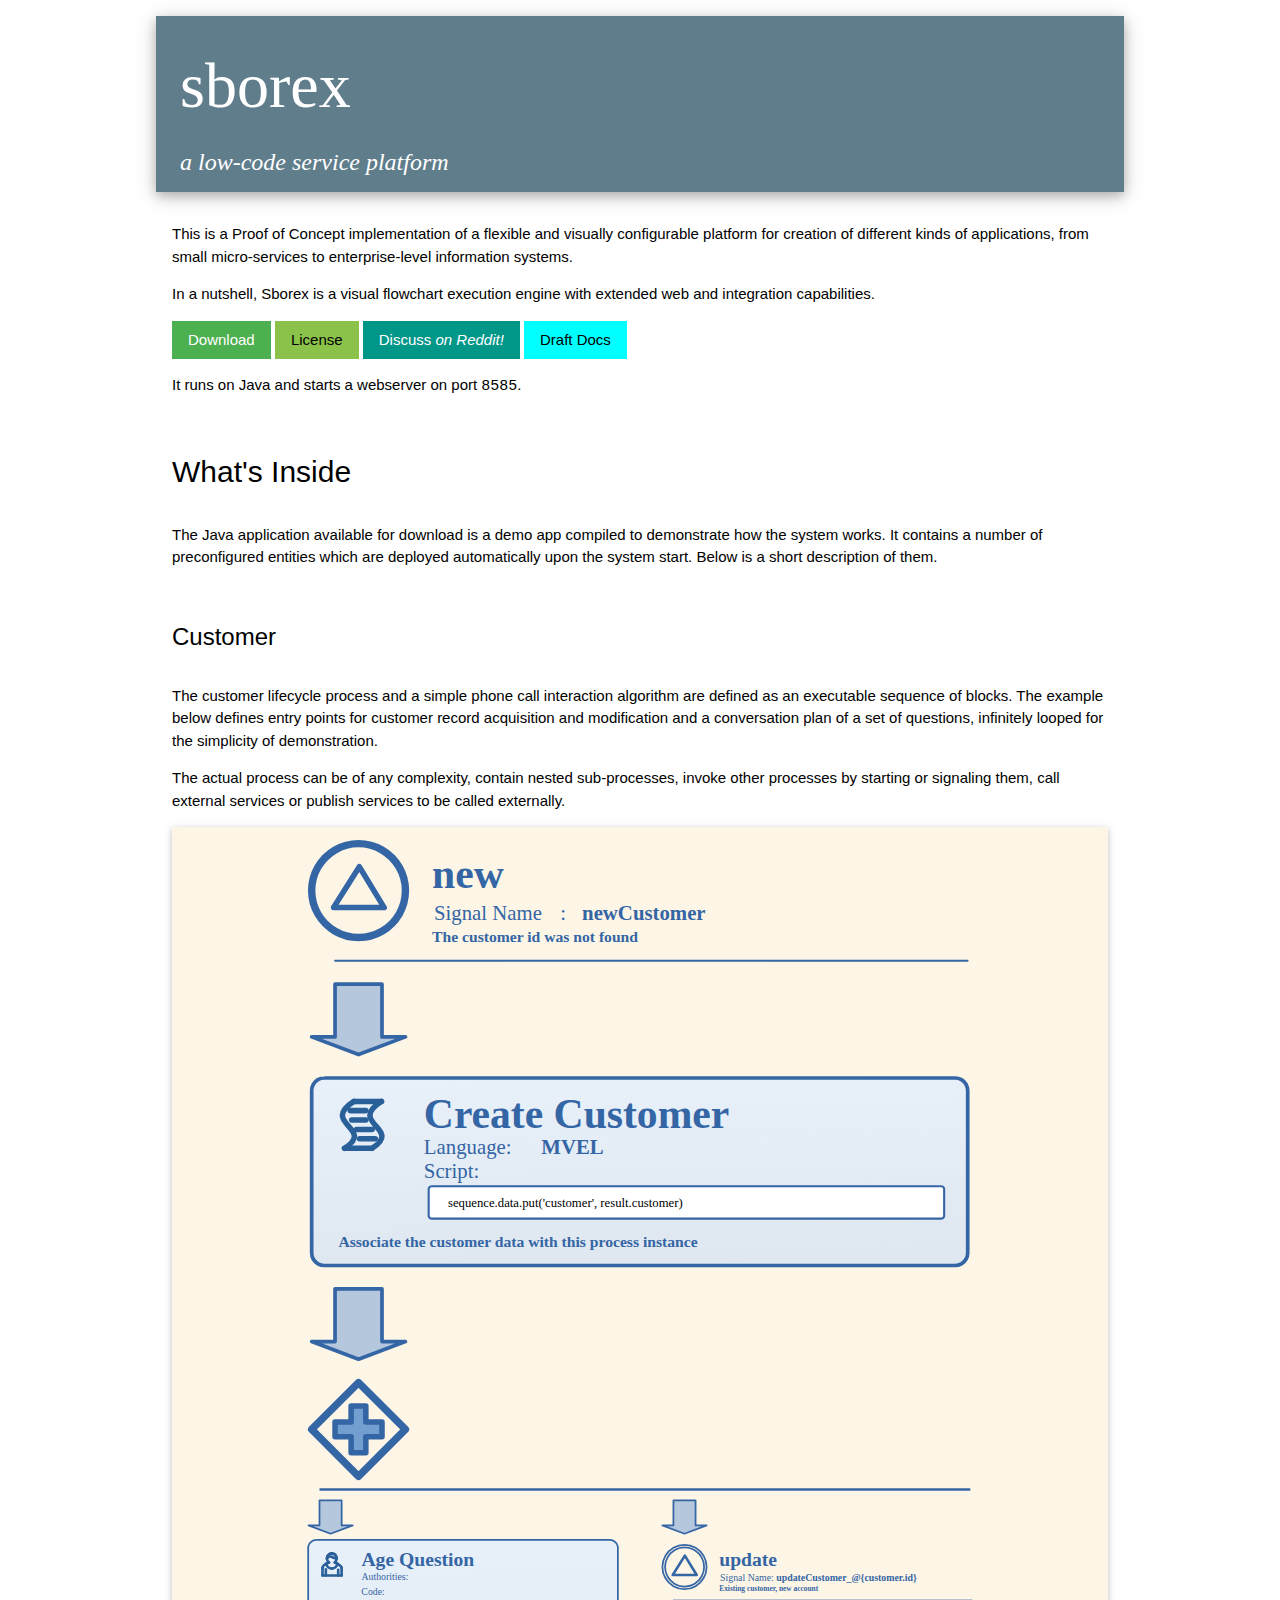
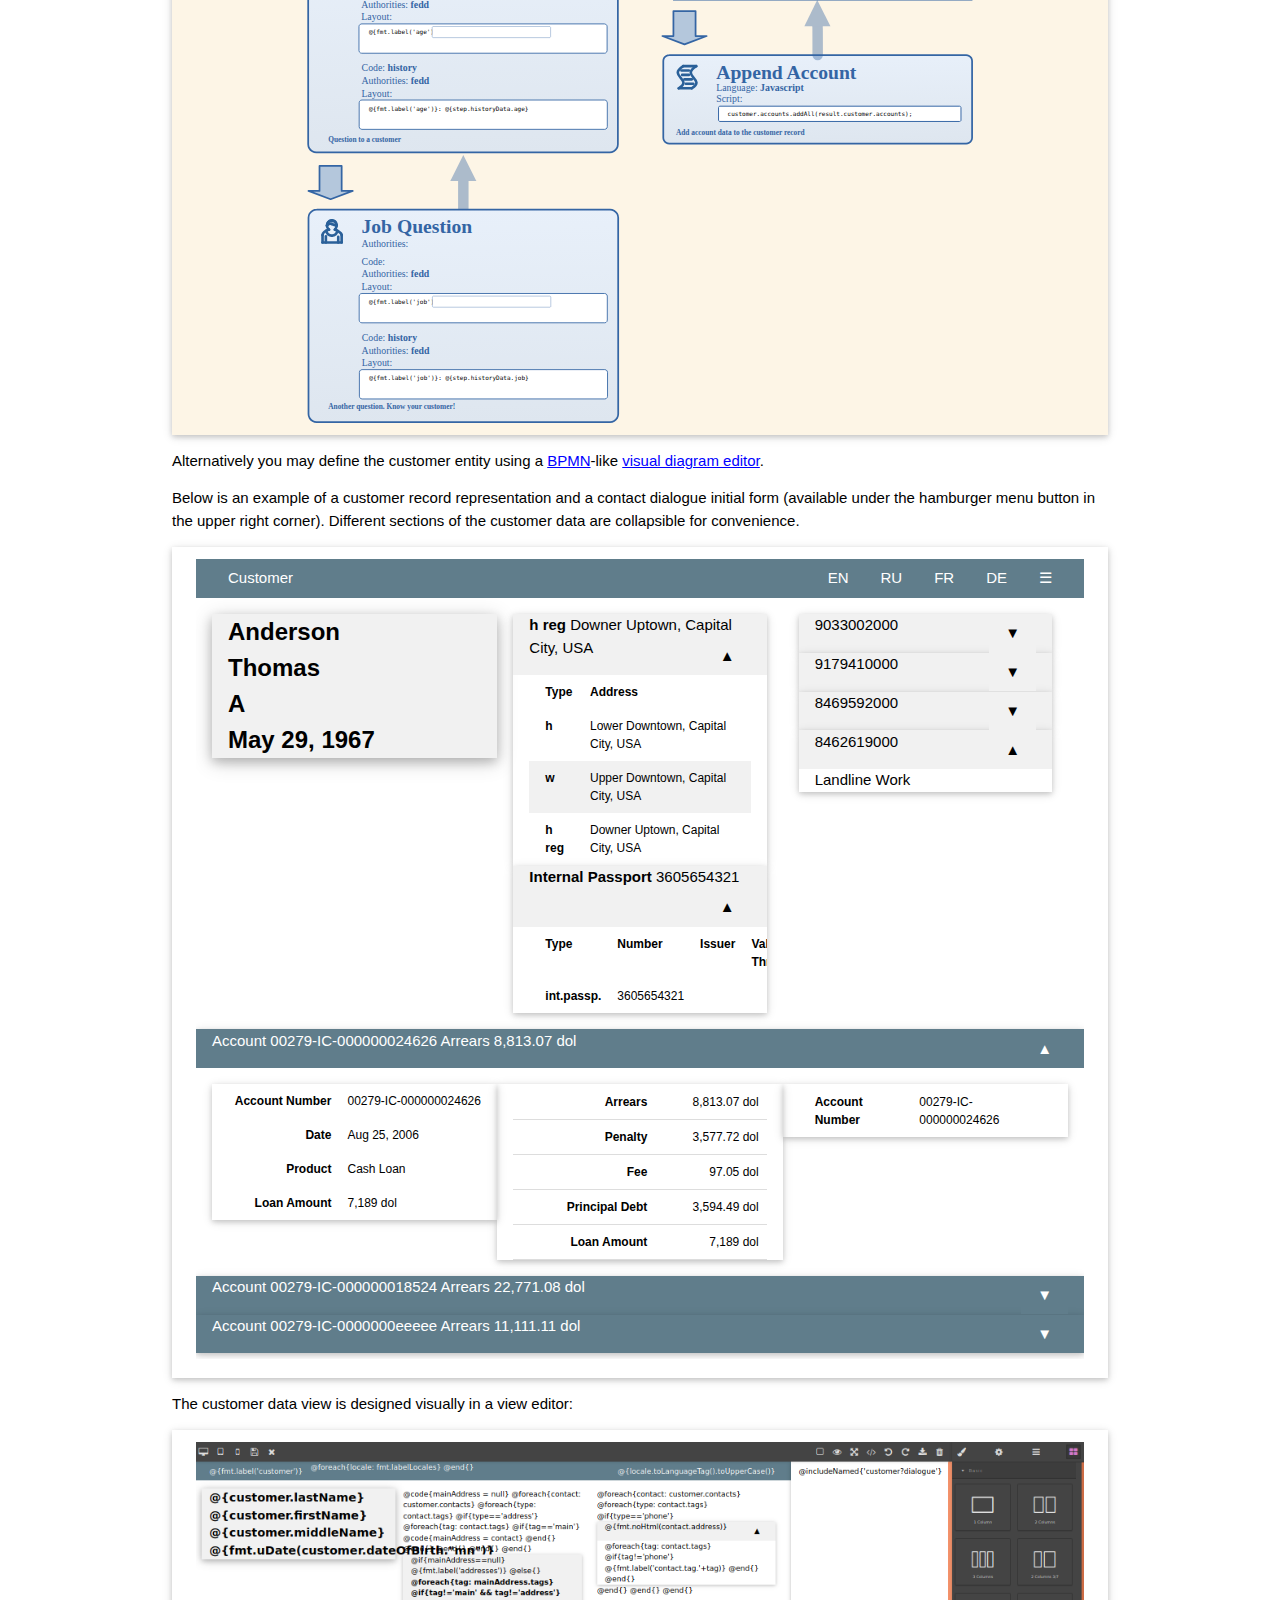
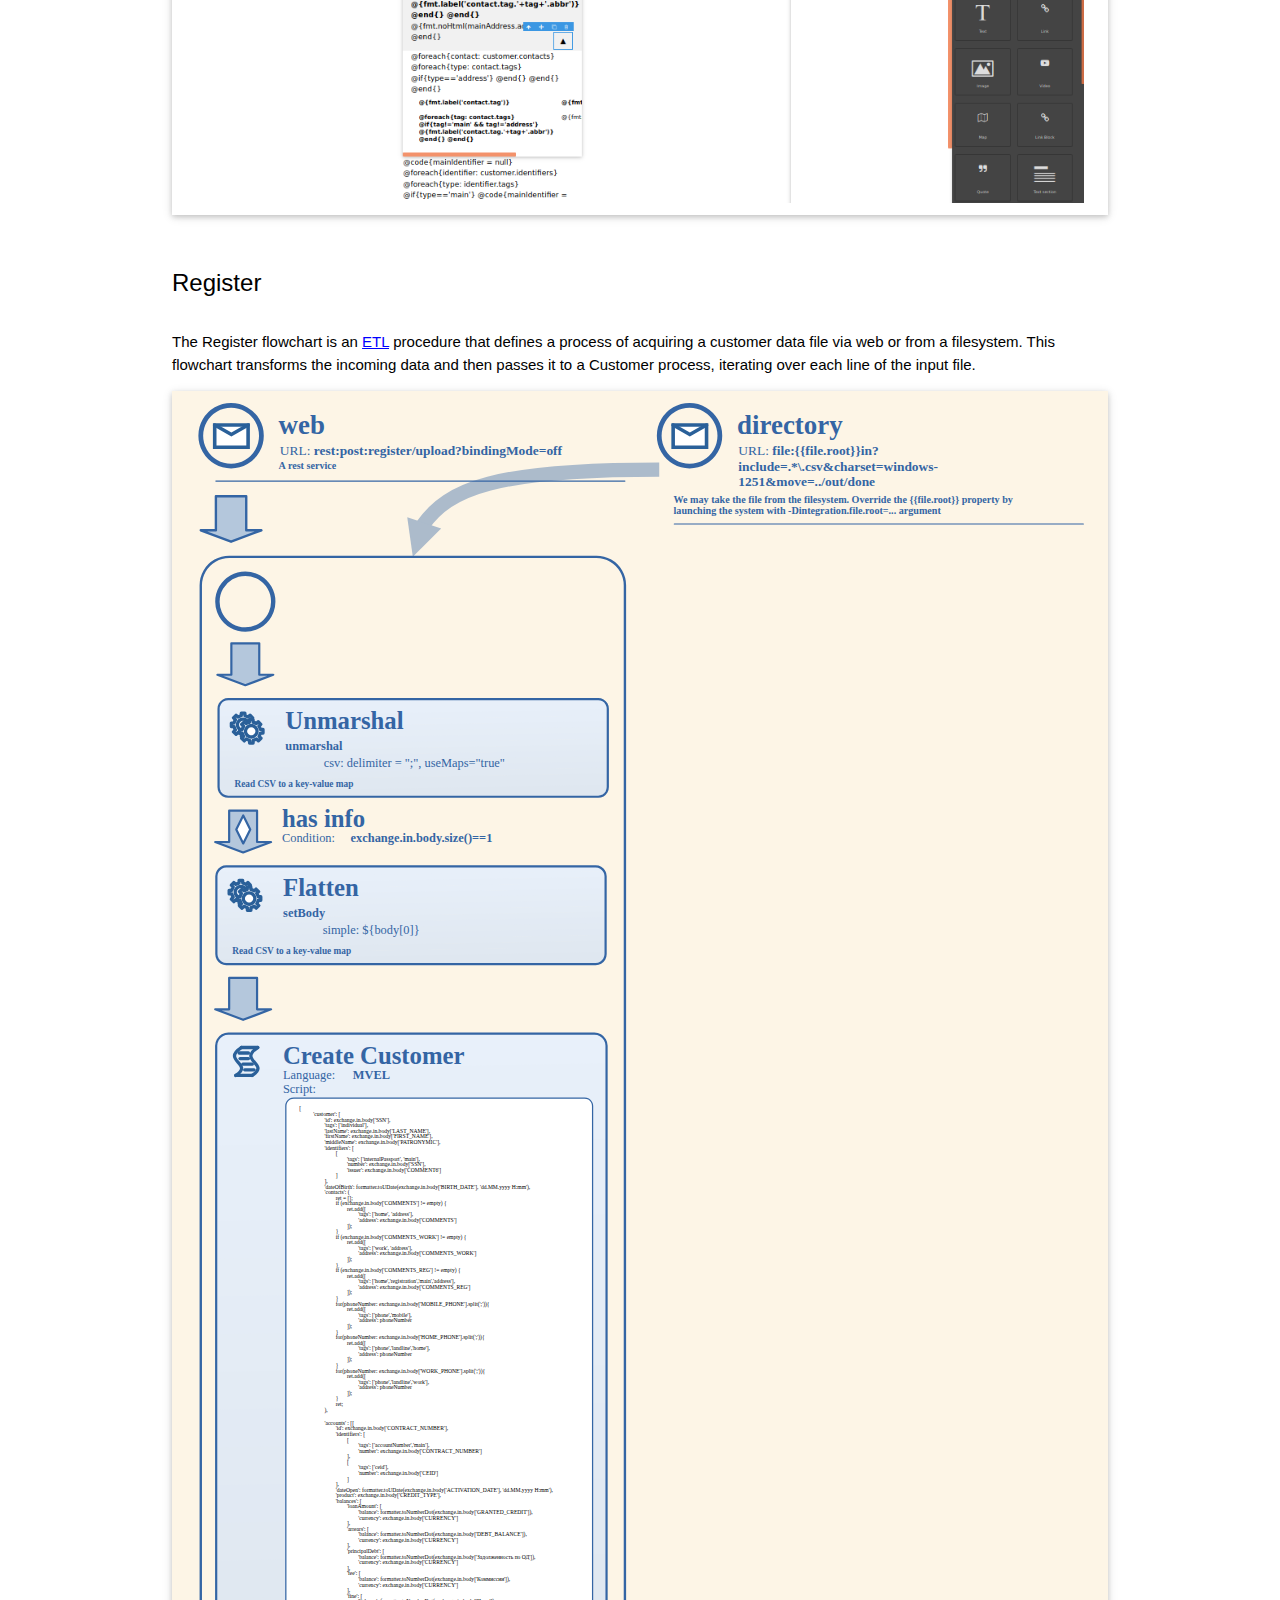
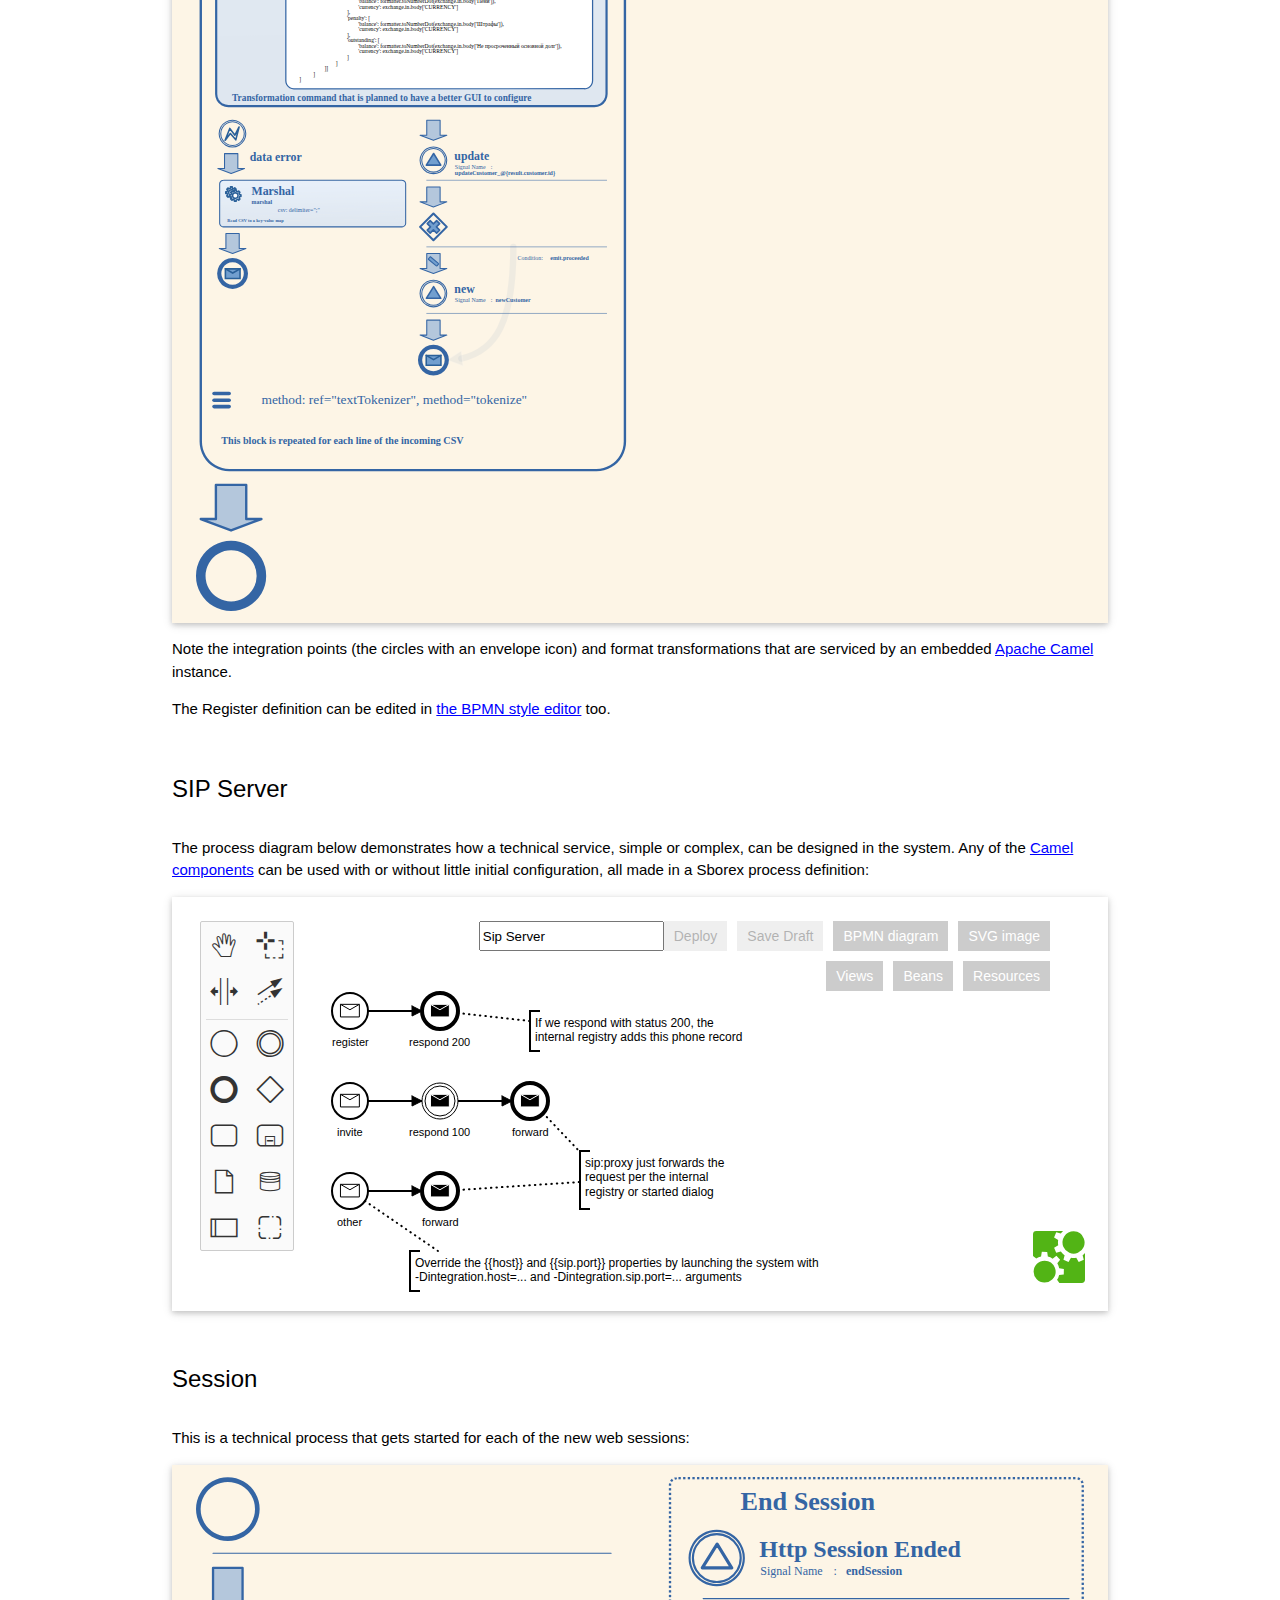
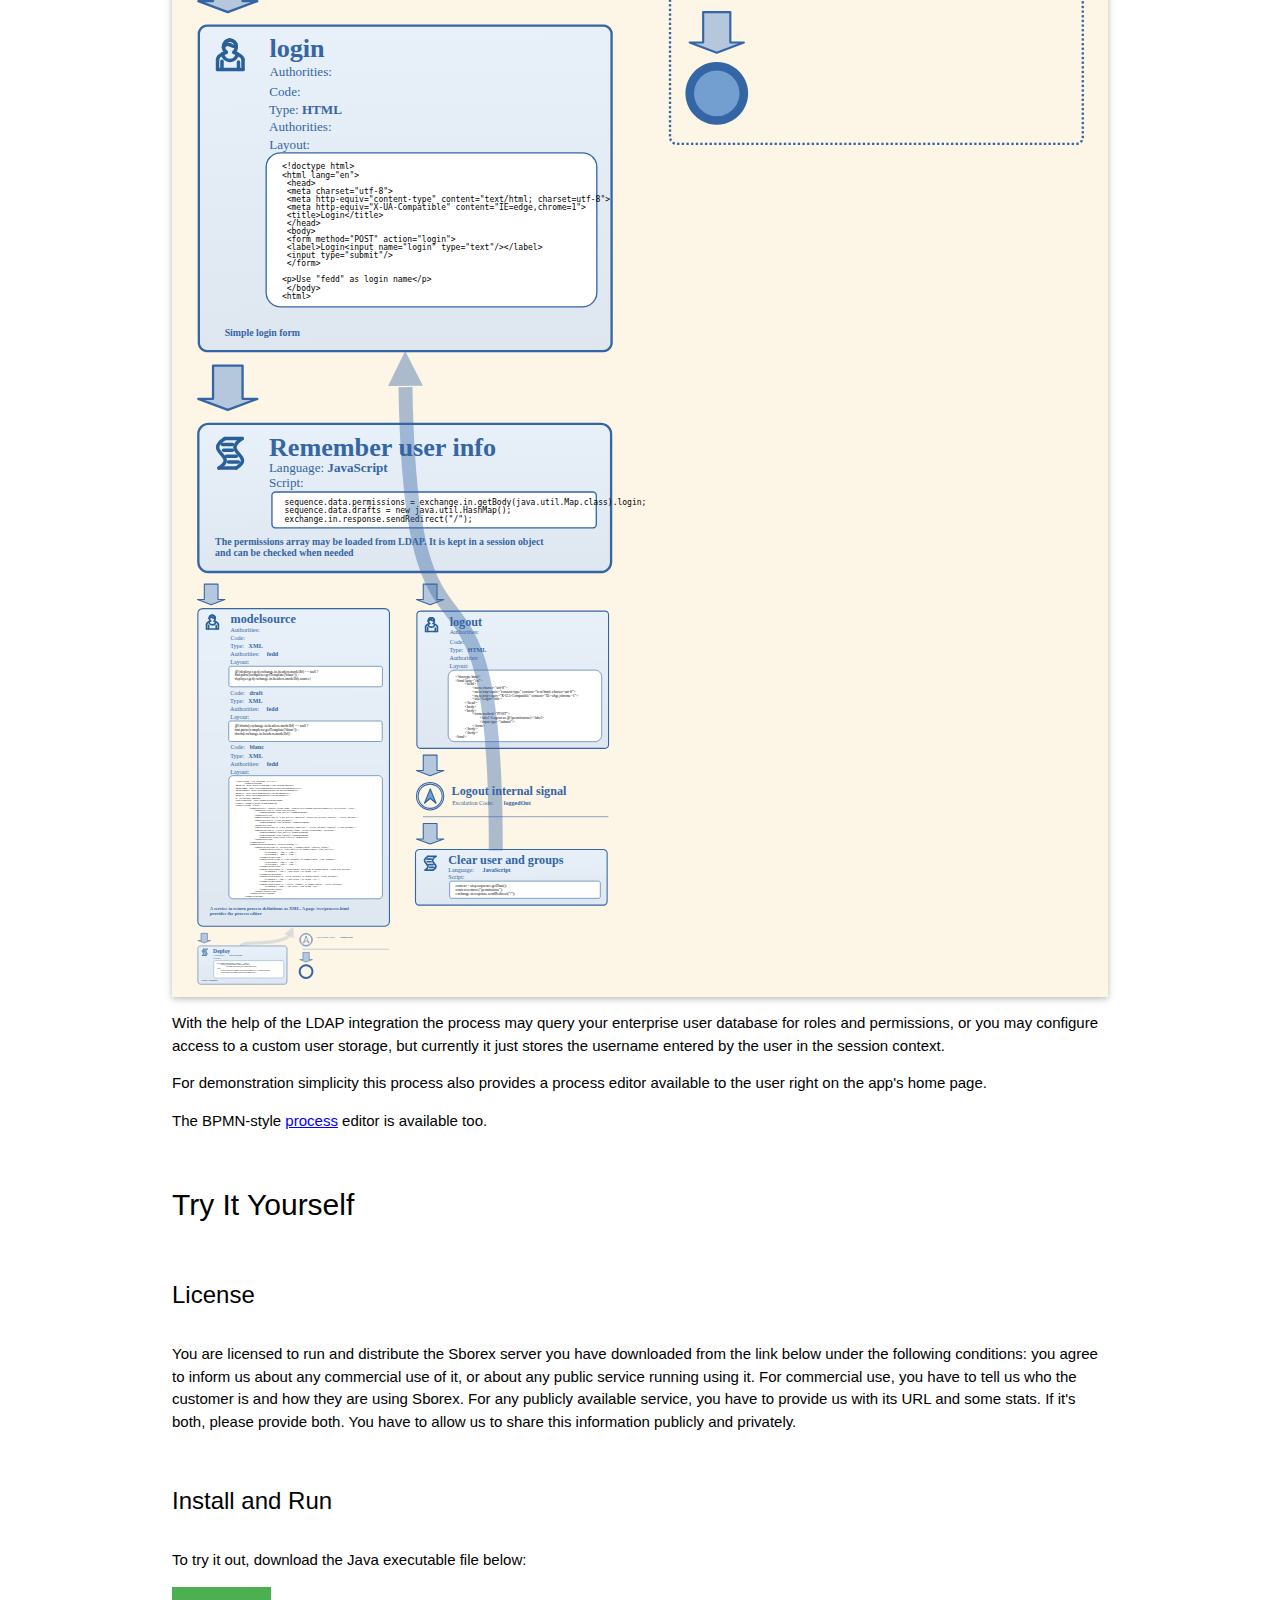
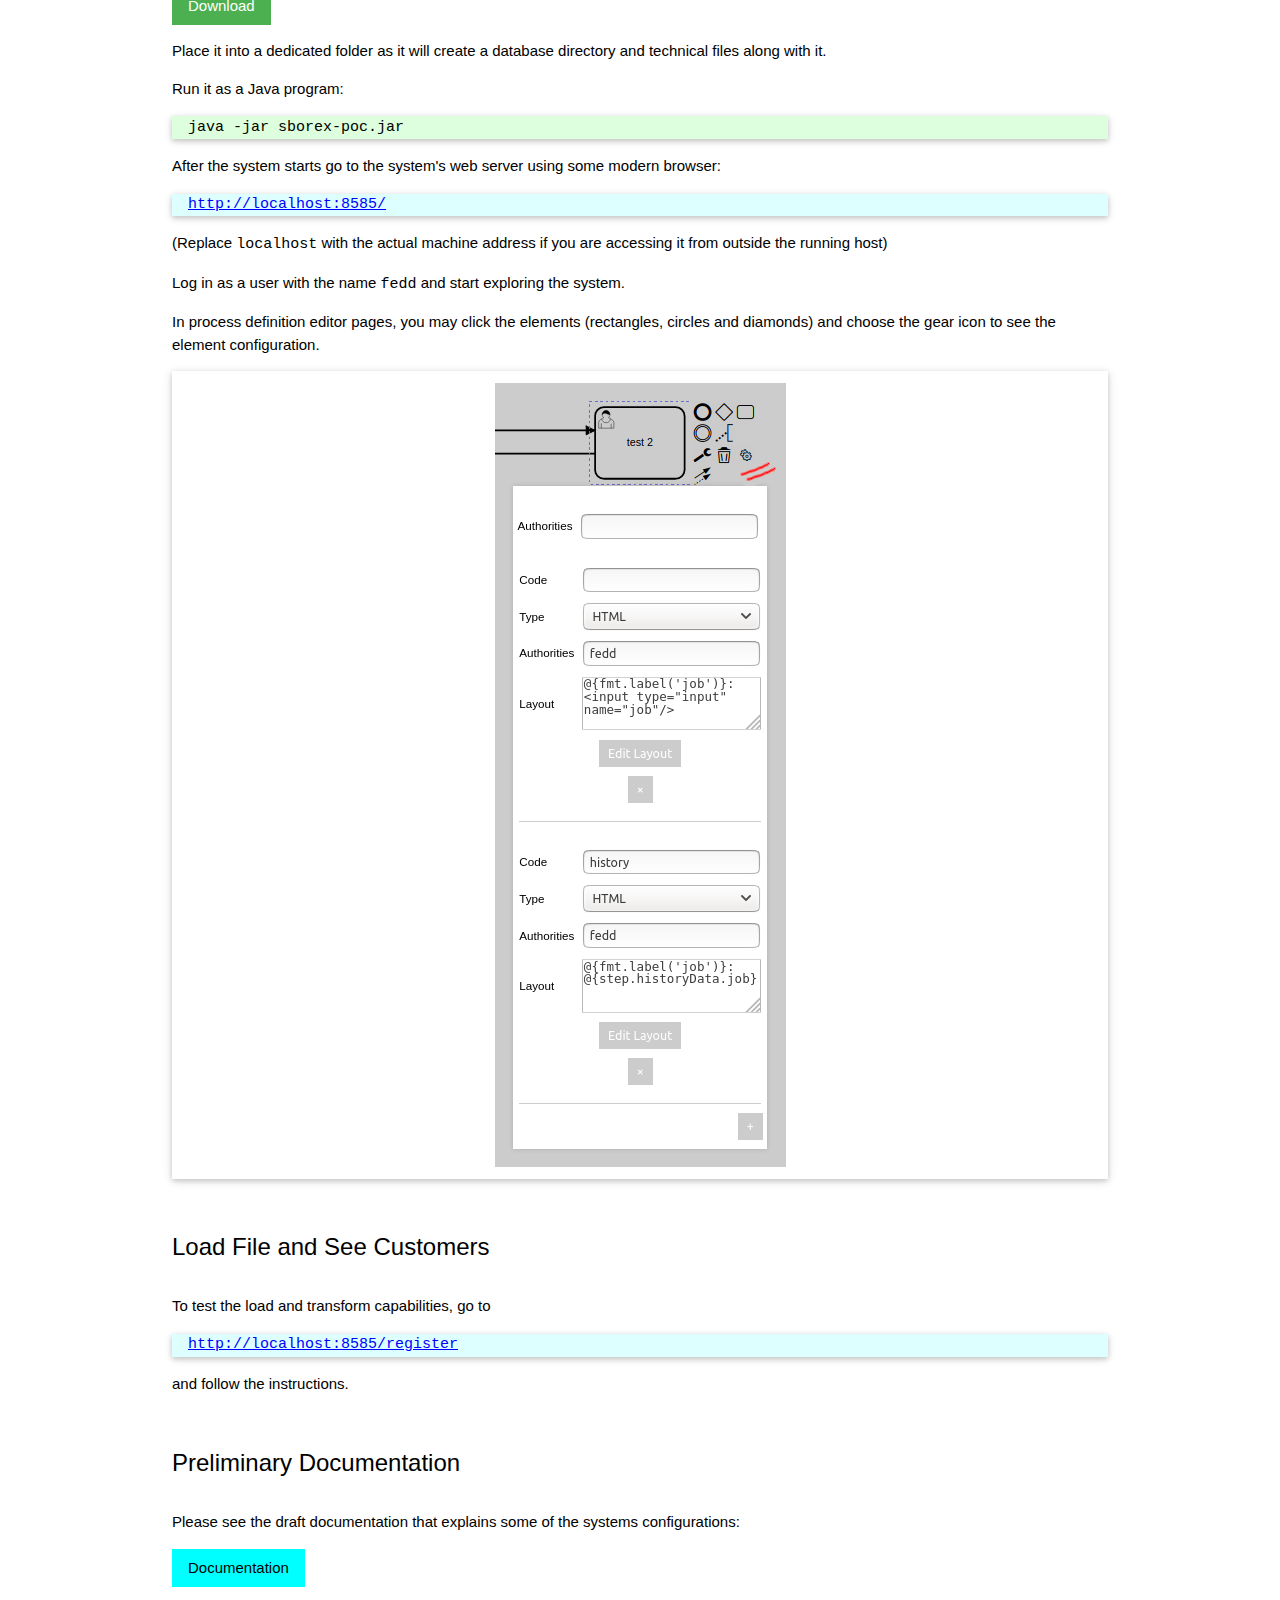
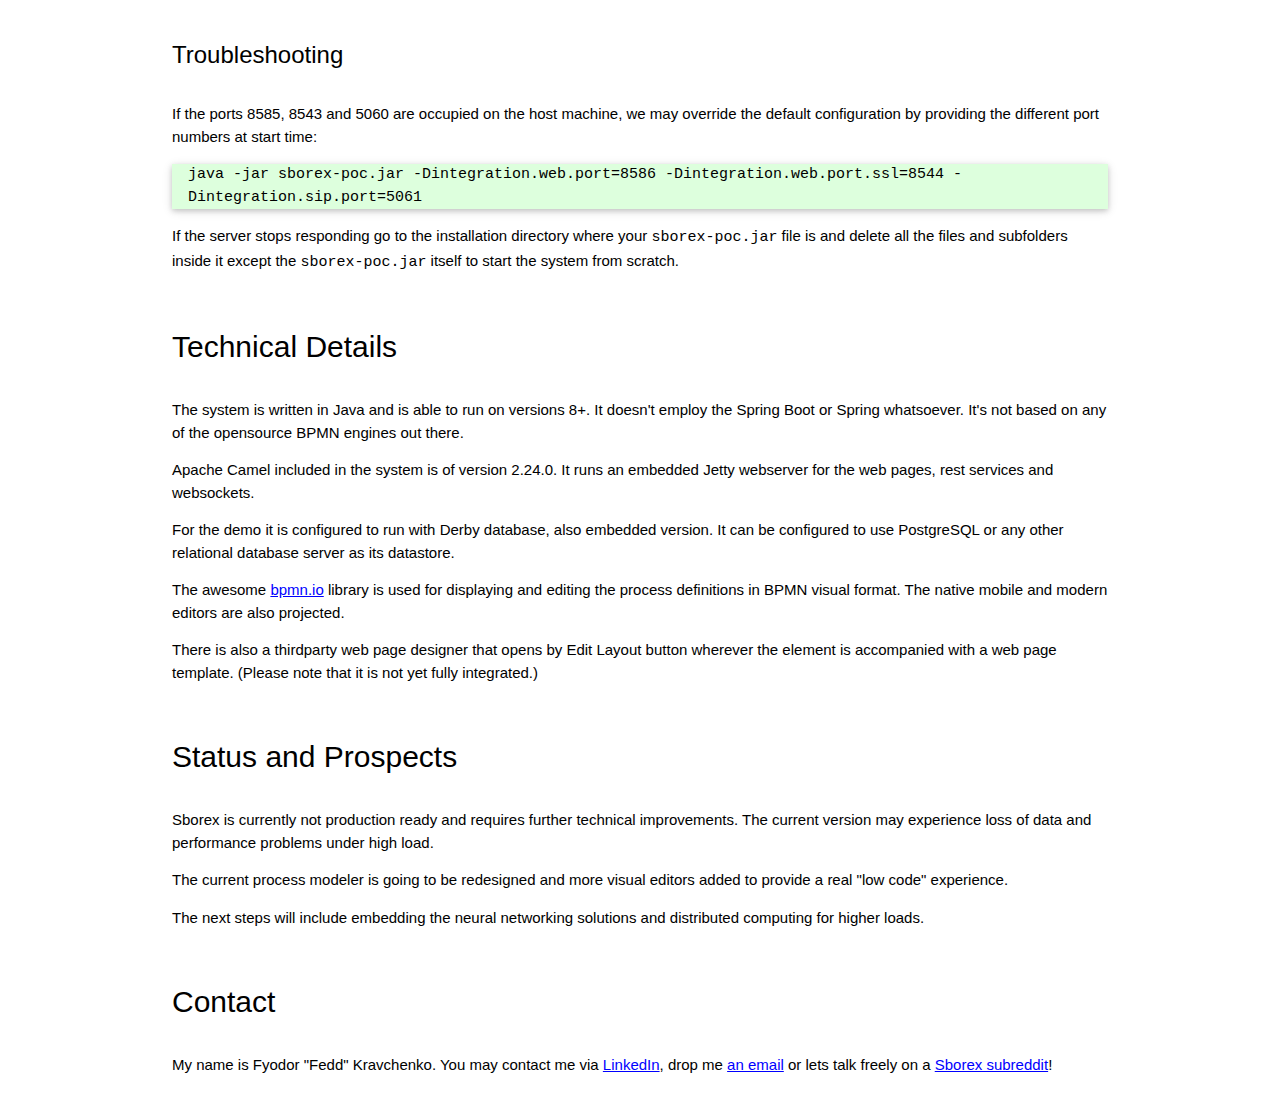
==== poc/index.html @ 1ec002ce "Initial commit" ====
<!DOCTYPE html>
<!--
To change this license header, choose License Headers in Project Properties.
To change this template file, choose Tools | Templates
and open the template in the editor.
-->
<html>
    <head>
        <title>
            sborex -- a low-code service platform
        </title>
        <meta charset="UTF-8">
        <meta name="viewport" content="width=device-width, initial-scale=1.0">
        <link href="w3.css" rel="stylesheet" type="text/css"/>
        <style>
            h2,
            h2,
            h3,
            h4,
            h5 {
                margin-top: 50px;
                margin-bottom: 30px
            }    

            a {color: blue}
        </style>
    </head>
    <body>
        <div class="w3-container" style="max-width: 1000px; margin: auto">
            <div class="w3-card-4 w3-panel w3-blue-gray w3-padding-large">
                <h1 class="w3-serif w3-jumbo">sborex</h1>
                <i class="w3-serif w3-xlarge">
                    a low-code service platform
                </i>
            </div>

            <div class="w3-panel">
                <p>
                    This is a Proof of Concept implementation of a flexible and visually configurable platform for creation of different 
                    kinds of applications, from small micro-services to enterprise-level information systems.
                </p>
                <p>
                    In a nutshell, Sborex is a visual flowchart 
                    execution engine with extended web and integration capabilities.
                </p>

                <a class="w3-button w3-green" href="sborex-poc.jar">Download</a>
                <a class="w3-button w3-light-green" href="#license">License</a>
                <a class="w3-button w3-teal" href="https://www.reddit.com/r/sborex/">Discuss <i>on Reddit!</i></a>
                <a class="w3-button w3-aqua" href="doc/">Draft Docs</a>

                <p>
                    It runs on Java and starts a webserver on port <span style="font-family: monospace">8585</span>.
                </p>

                <h2>
                    What's Inside
                </h2>
                <p>
                    The Java application available for download is a demo app compiled to demonstrate how the system works. 
                    It contains a number
                    of preconfigured entities which are deployed automatically upon the system start. 
                    Below is a short description of them.
                </p>

                <h3>
                    Customer
                </h3>
                <p>
                    The customer lifecycle process and a simple phone call interaction algorithm
                    are defined as an executable sequence of blocks. The example below 
                    defines entry points for customer record acquisition and modification and a 
                    conversation plan of a set of questions, infinitely looped for the simplicity of demonstration.
                </p>

                <p>
                    The actual process can be of any complexity, contain nested sub-processes, invoke 
                    other processes by starting or signaling them, call external services or publish 
                    services to be called externally.
                    
                </p>


                <p class="w3-card w3-sand w3-padding-large w3-center">
                    <img src="customer.svg" alt="Customer process" style="width: 75%"/>
                </p>

                <p>
                    Alternatively you may define the customer entity using a 
                    <a href="http://www.bpmn.org/" target="_blank">BPMN</a>-like
                    <a href="../res/process.html?taskId=modelsource&modelId=customer" target="_blank"> visual 
                        diagram editor</a>.
                </p>

                <p>                    
                    Below is an example of a customer record representation and a contact dialogue initial form (available 
                    under the hamburger menu button in the upper right corner). Different sections of the customer
                    data are collapsible for convenience.
                </p>
                <p class="w3-card w3-padding-large">
                    <iframe src="customer.html" width="100%" height="800" frameBorder="0">
			Customer View
		    </iframe>
                </p>

                <p>
                    The customer data view is designed visually in a view editor:
                </p>

                <p class="w3-card w3-padding-large">
                    <img src="view.png" alt="Customer Process Definition" style="width: 100%"/>
                </p>






                <h3>
                    Register
                </h3>
                <p>
                    The Register flowchart is an <a href="https://en.wikipedia.org/wiki/Extract,_transform,_load" target="_blank">ETL</a> 
                    procedure that defines a process of acquiring a customer data file via web or from a filesystem. This flowchart 
                    transforms the incoming data and then passes it to a Customer process, iterating over each line of the input file.
                </p>
                <p class="w3-card w3-sand w3-padding-large w3-center">
                    <img src="register.svg" alt="Customer process" style="width: 100%"/>
                </p>
                <p>
                    Note the integration points (the circles with an envelope icon) and format transformations that 
                    are serviced by an embedded 
                    <a href="https://camel.apache.org/" target="_blank">Apache Camel</a> instance.
                </p>
                <p>
                    The Register definition can be edited in 
                    <a href="../res/process.html?taskId=modelsource&modelId=register" target="_blank">the BPMN style editor</a>
                    too.
                </p>

                <h3>
                    SIP Server
                </h3>
                <p>
                    The process diagram below demonstrates how a technical service, simple or complex, can be designed in the system. Any of the 
                    <a href="https://camel.apache.org/components/latest/">Camel components</a> can be used with or without 
                    little initial configuration, all made in a Sborex process definition:
                </p>
                <p class="w3-card w3-padding-small">
                    <iframe src="../res/process_neat.html?taskId=modelsource&modelId=sipserver" width="100%" height="400" frameBorder="0">
			SIP Server Process Definition Editor
		    </iframe>
                </p>

                <h3>
                    Session
                </h3>
                <p>
                    This is a technical process that gets started for each of the new web sessions:
                </p>
                <p class="w3-card w3-sand w3-padding-large w3-center">
                    <img src="session.svg" alt="Customer process" style="width: 100%"/>
                </p>
                <p>
                    With the help of the LDAP integration the process 
                    may query your enterprise user database for roles and permissions, or you may configure access to a custom 
                    user storage, but currently it just stores the username entered by the user in the session context.
                </p>
                <p>
                    For demonstration simplicity this process
                    also provides a process editor available to the user right on the app's home page.
                </p>
                <p>
                    The BPMN-style <a href="../res/process.html?taskId=modelsource&modelId=session" target="_blank">process</a>
                    editor is available too.
                </p>
                


                <h2>
                    Try It Yourself
                </h2>
                <h3>
                    <a id="license"></a>License
                </h3>
                <p>
                    You are licensed to run and distribute the Sborex server you have downloaded from the 
                    link below under the following conditions: you agree to inform us about
                    any commercial use of it, or about any public service running using it. For commercial use,
                    you have to tell us who the customer is and how they are using Sborex. For any publicly available service,
                    you have to provide us with its URL and some stats. If it's both, please provide both. You have to allow us to share
                    this information publicly and privately.          
                </p>
                <h3>
                    Install and Run
                </h3>
                <p>
                    To try it out, download the Java executable file below:
                </p>
                <a class="w3-button w3-green" href="sborex-poc.jar">Download</a>
                <p>
                    Place it into a dedicated folder as it will create a database directory and technical files along with it.
                </p>
                <p>
                    Run it as a Java program:
                </p>
                <p class="w3-card w3-panel w3-pale-green" style="font-family: monospace">
                    java -jar sborex-poc.jar
                </p>
                <p>
                    After the system starts go to the system's web server using some modern browser:
                </p>
                <p class="w3-card w3-panel w3-pale-blue" style="font-family: monospace">
                    <a href="http://localhost:8585/">http://localhost:8585/</a>
                </p>
                <p>
                    (Replace <span style="font-family: monospace">localhost</span> with the actual machine address if you are accessing 
                    it from outside the running host)
                </p>
                <p>
                    Log in as a user with the name <span style="font-family: monospace">fedd</span> and start exploring the system.
                </p>
                <p>
                    In process definition editor pages, you may click the elements (rectangles, circles and diamonds) 
                    and choose the gear icon to see the element configuration.
                </p>
                <p class="w3-card w3-padding-large w3-center">
                    <img src="edit.png" alt="Customer Process Definition"/>
                </p>
                <h3>
                    Load File and See Customers
                </h3>
                <p>
                    To test the load and transform capabilities, go to 
                </p>
                <p class="w3-card w3-panel w3-pale-blue" style="font-family: monospace">
                    <a href="http://localhost:8585/register">http://localhost:8585/register</a>
                </p>
                <p>
                    and follow the instructions. 
                </p>
                
                <h3>
                    Preliminary Documentation
                </h3>
                <p>
                    Please see the draft documentation that explains some of the 
                    systems configurations:
                </p>
                
                <a class="w3-button w3-aqua" href="doc/">Documentation</a>
                

                <h3>
                    Troubleshooting
                </h3>
                <p>
                    If the ports 8585, 8543 and 5060 are occupied on the host machine, we may override the default 
                    configuration by providing the different port numbers at start time:
                </p>
                <p class="w3-card w3-panel w3-pale-green" style="font-family: monospace">
                    java -jar sborex-poc.jar -Dintegration.web.port=8586 -Dintegration.web.port.ssl=8544 -Dintegration.sip.port=5061
                </p>
                <p>
                    If the server stops responding go to the installation directory where your 
                    <span style="font-family: monospace">sborex-poc.jar</span> file is and delete all the files 
                    and subfolders inside it except the <span style="font-family: monospace">sborex-poc.jar</span> itself
                    to start the system from scratch.
                </p>

                <h2>
                    Technical Details
                </h2>
                <p>
                    The system is written in Java and is able to run on versions 8+. It doesn't employ the  Spring Boot or Spring whatsoever. 
                    It's not based on any of the opensource BPMN engines out there.
                </p>
                <p>
                    Apache Camel included in the system is of version 2.24.0. It runs an embedded Jetty webserver 
                    for the web pages, rest services and websockets.
                </p>
                <p>
                    For the demo it is configured to run with Derby database, also embedded version. It can be configured to use 
                    PostgreSQL or any other relational database server as its datastore.
                </p>
                <p>
                    The awesome <a href="https://bpmn.io/" target="_blank">bpmn.io</a> library is used for displaying and editing the process definitions
                    in BPMN visual format. The native mobile and modern editors are also projected.
                </p>
                <p>
                    There is also a thirdparty web page designer that opens by Edit Layout button wherever the element is accompanied with 
                    a web page template. (Please note that it is not yet fully integrated.)
                </p>

                <h2>
                    Status and Prospects
                </h2>
                <p>
                    Sborex is currently not production ready and requires further technical improvements. 
                    The current version may experience loss of data and performance problems under high load.
                </p>
                <p>
                    The current process modeler is going to be redesigned and more visual editors added to provide a 
                    real &quot;low code&quot; experience.
                </p>
                <p>
                    The next steps will include embedding the neural 
                    networking solutions and distributed computing for higher loads.
                </p>

                <h2>
                    Contact
                </h2>
                <p>
                    My name is Fyodor "Fedd" Kravchenko. You may contact me via <a href="https://www.linkedin.com/in/kfedd/">LinkedIn</a>, 
                    drop me <a href="mailto:info@sborex.com">an email</a> or lets talk freely on a 
                    <a href="https://www.reddit.com/r/sborex/">Sborex subreddit</a>!
                </p>

            </div>
        </div> 
    </body>
</html>
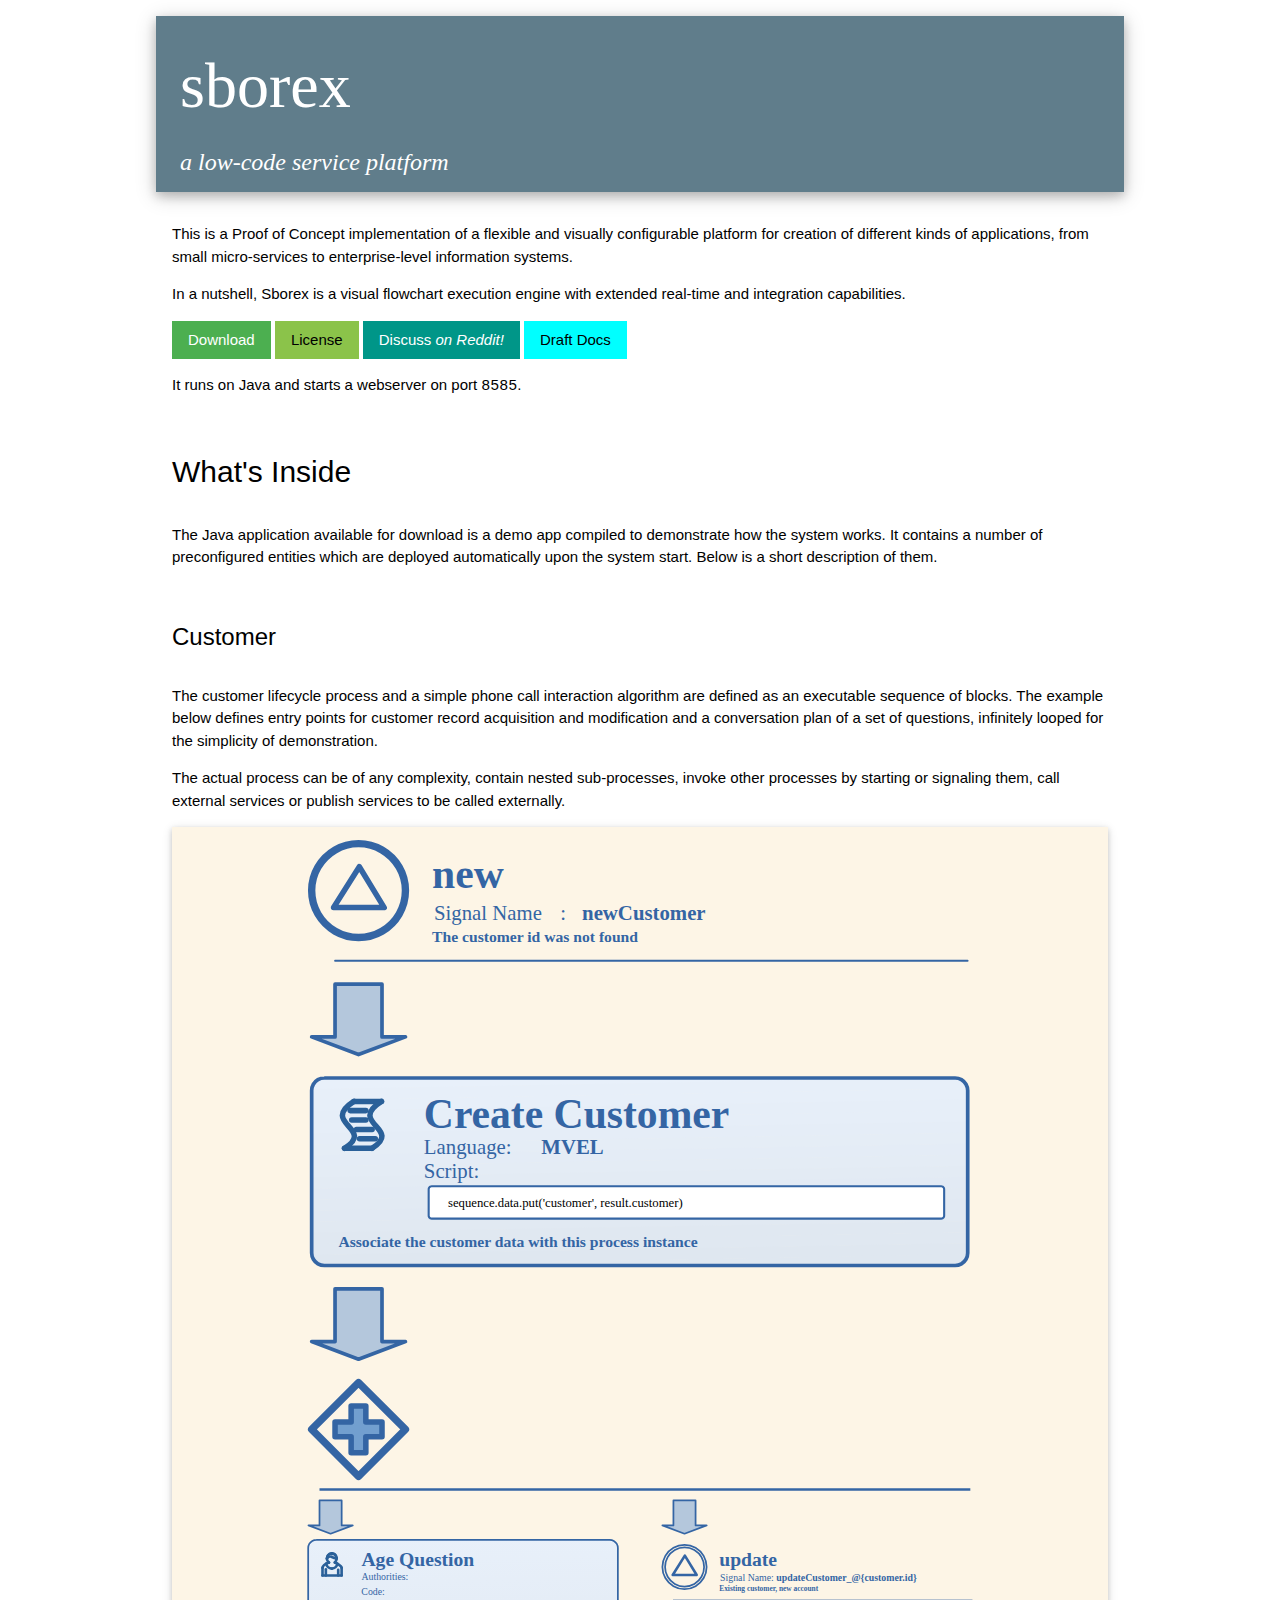
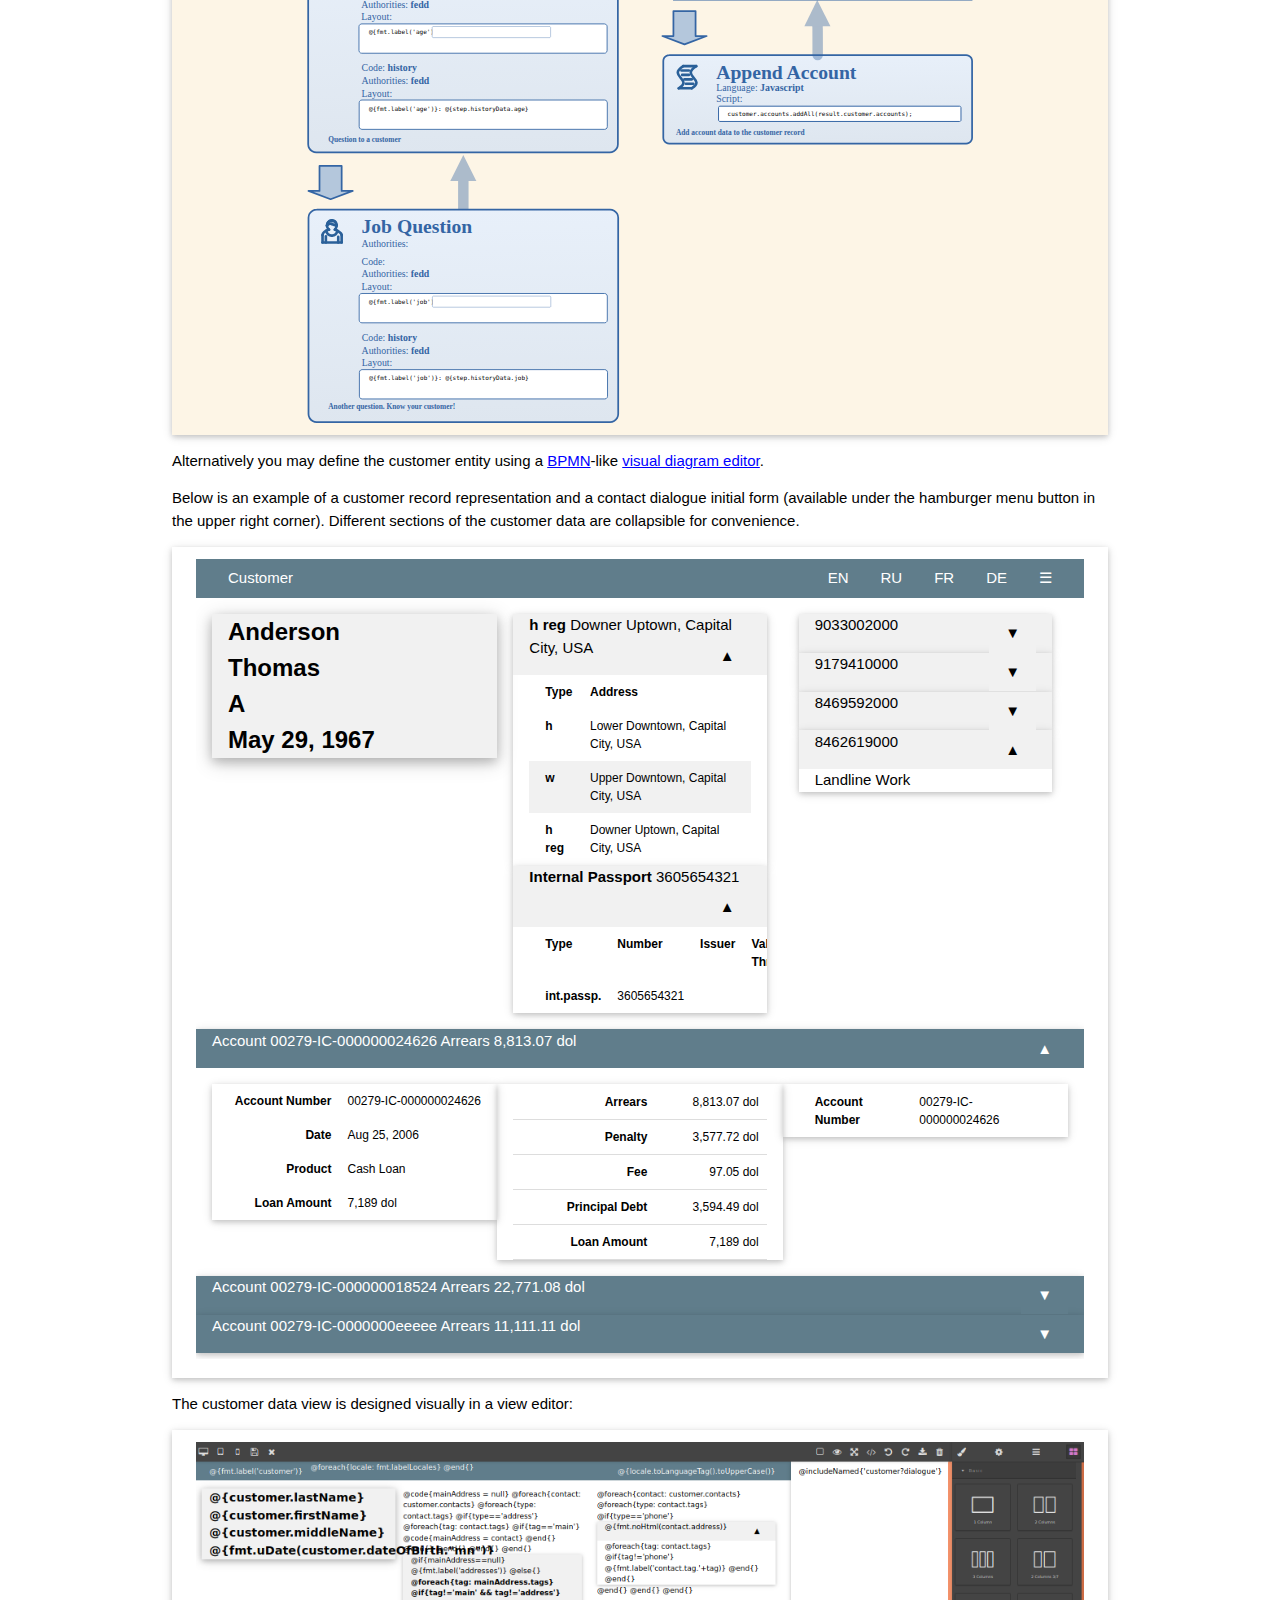
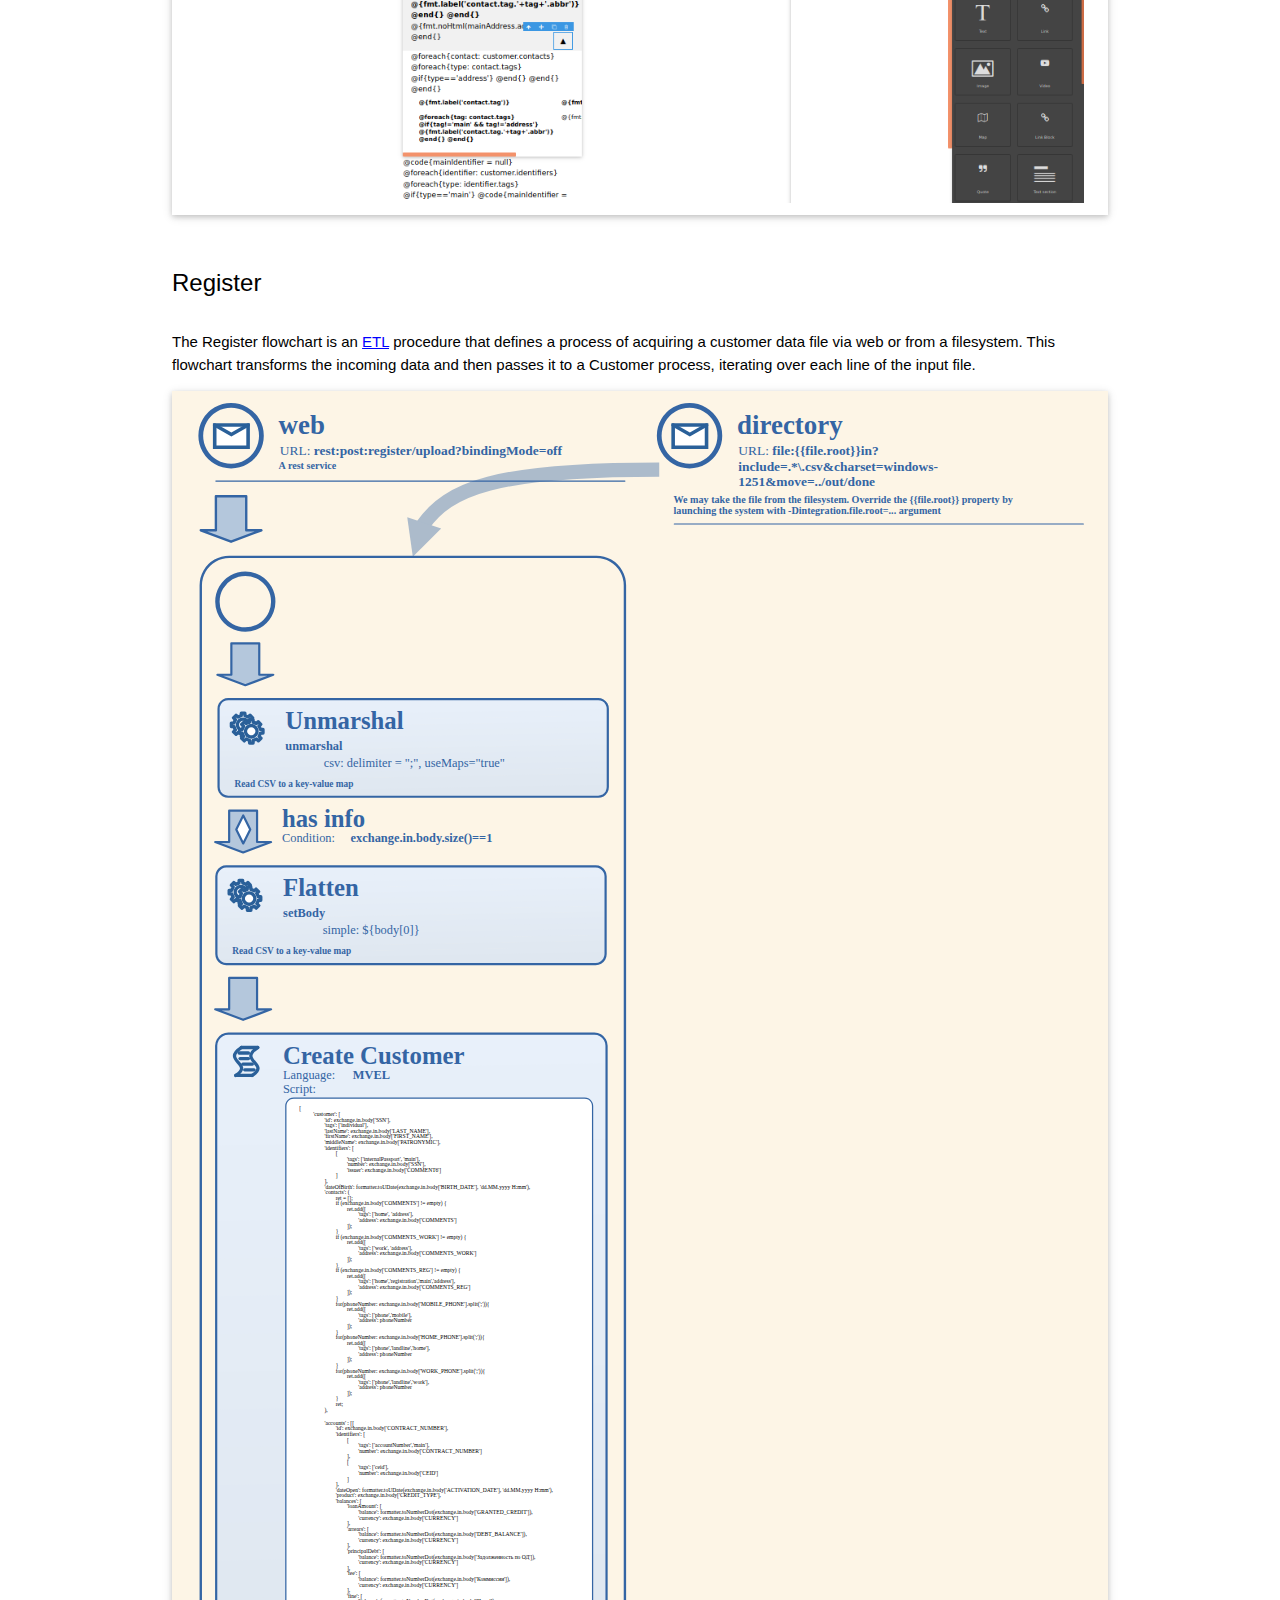
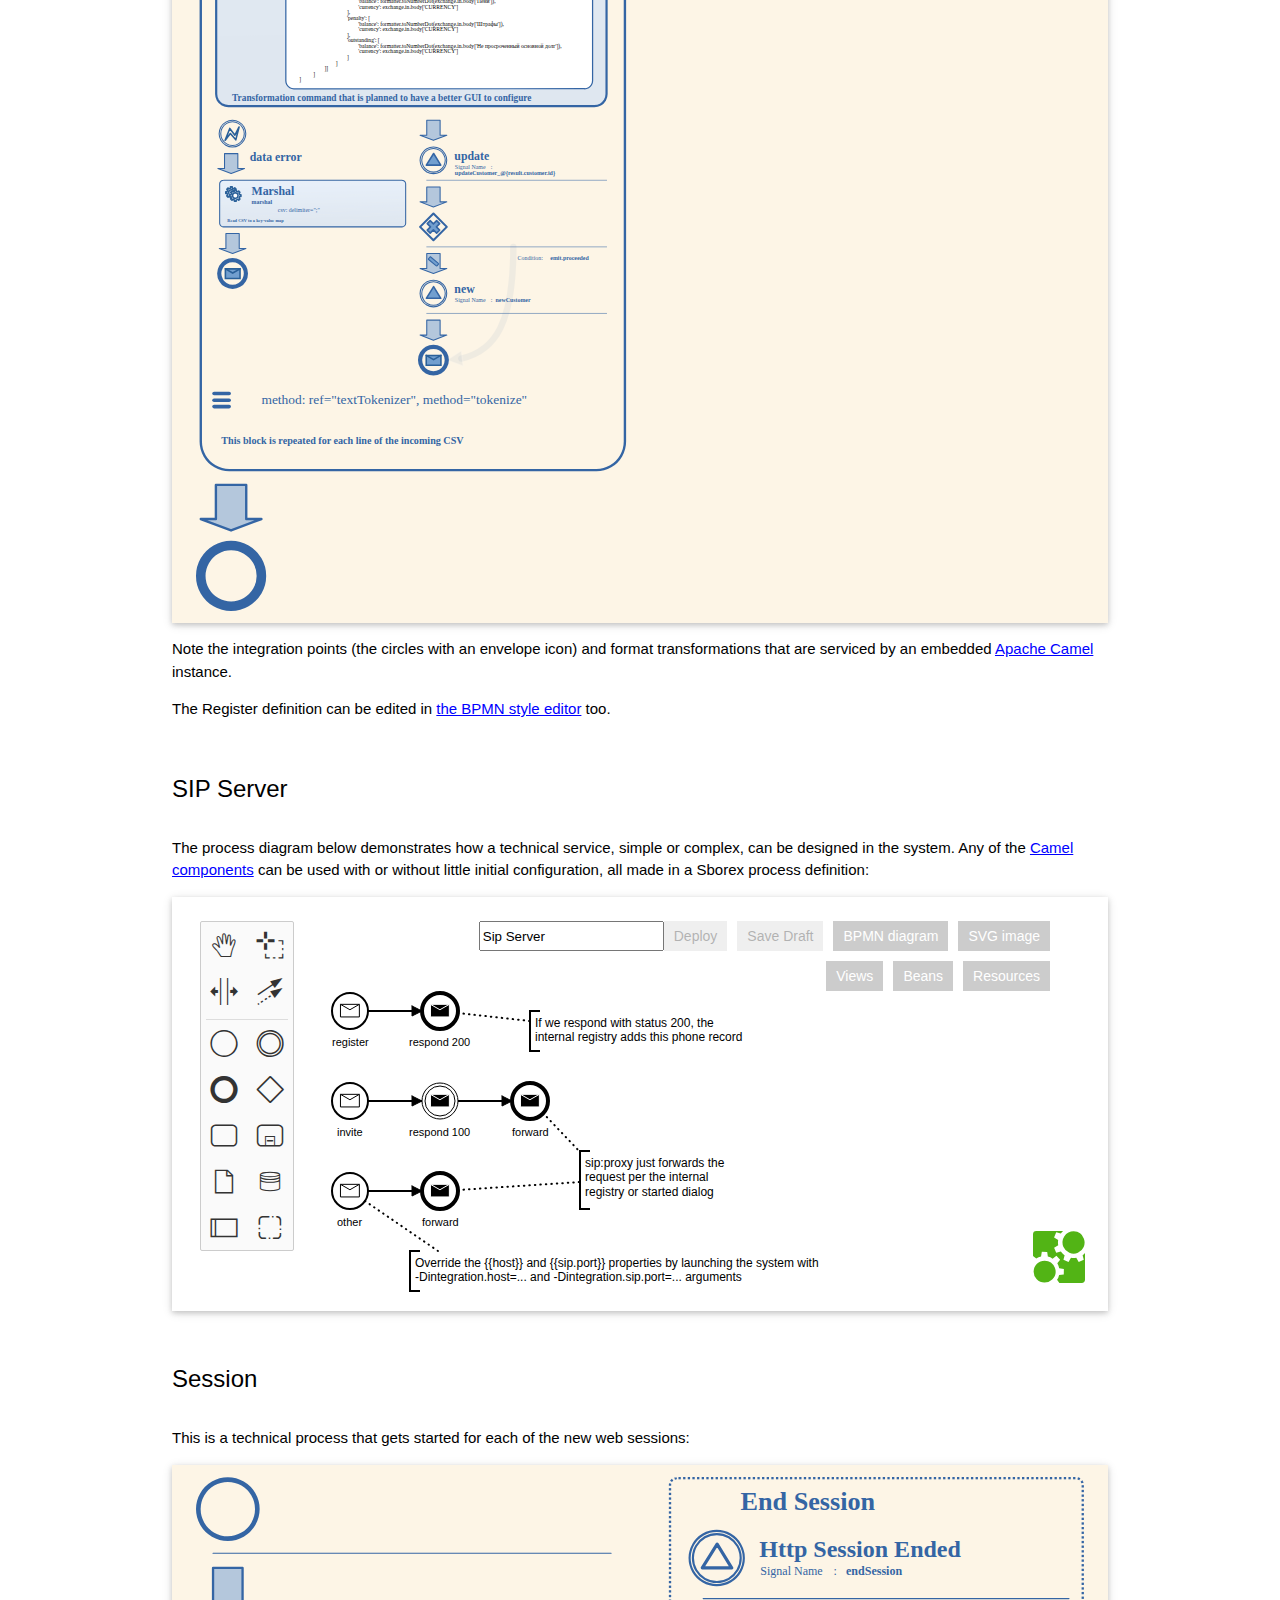
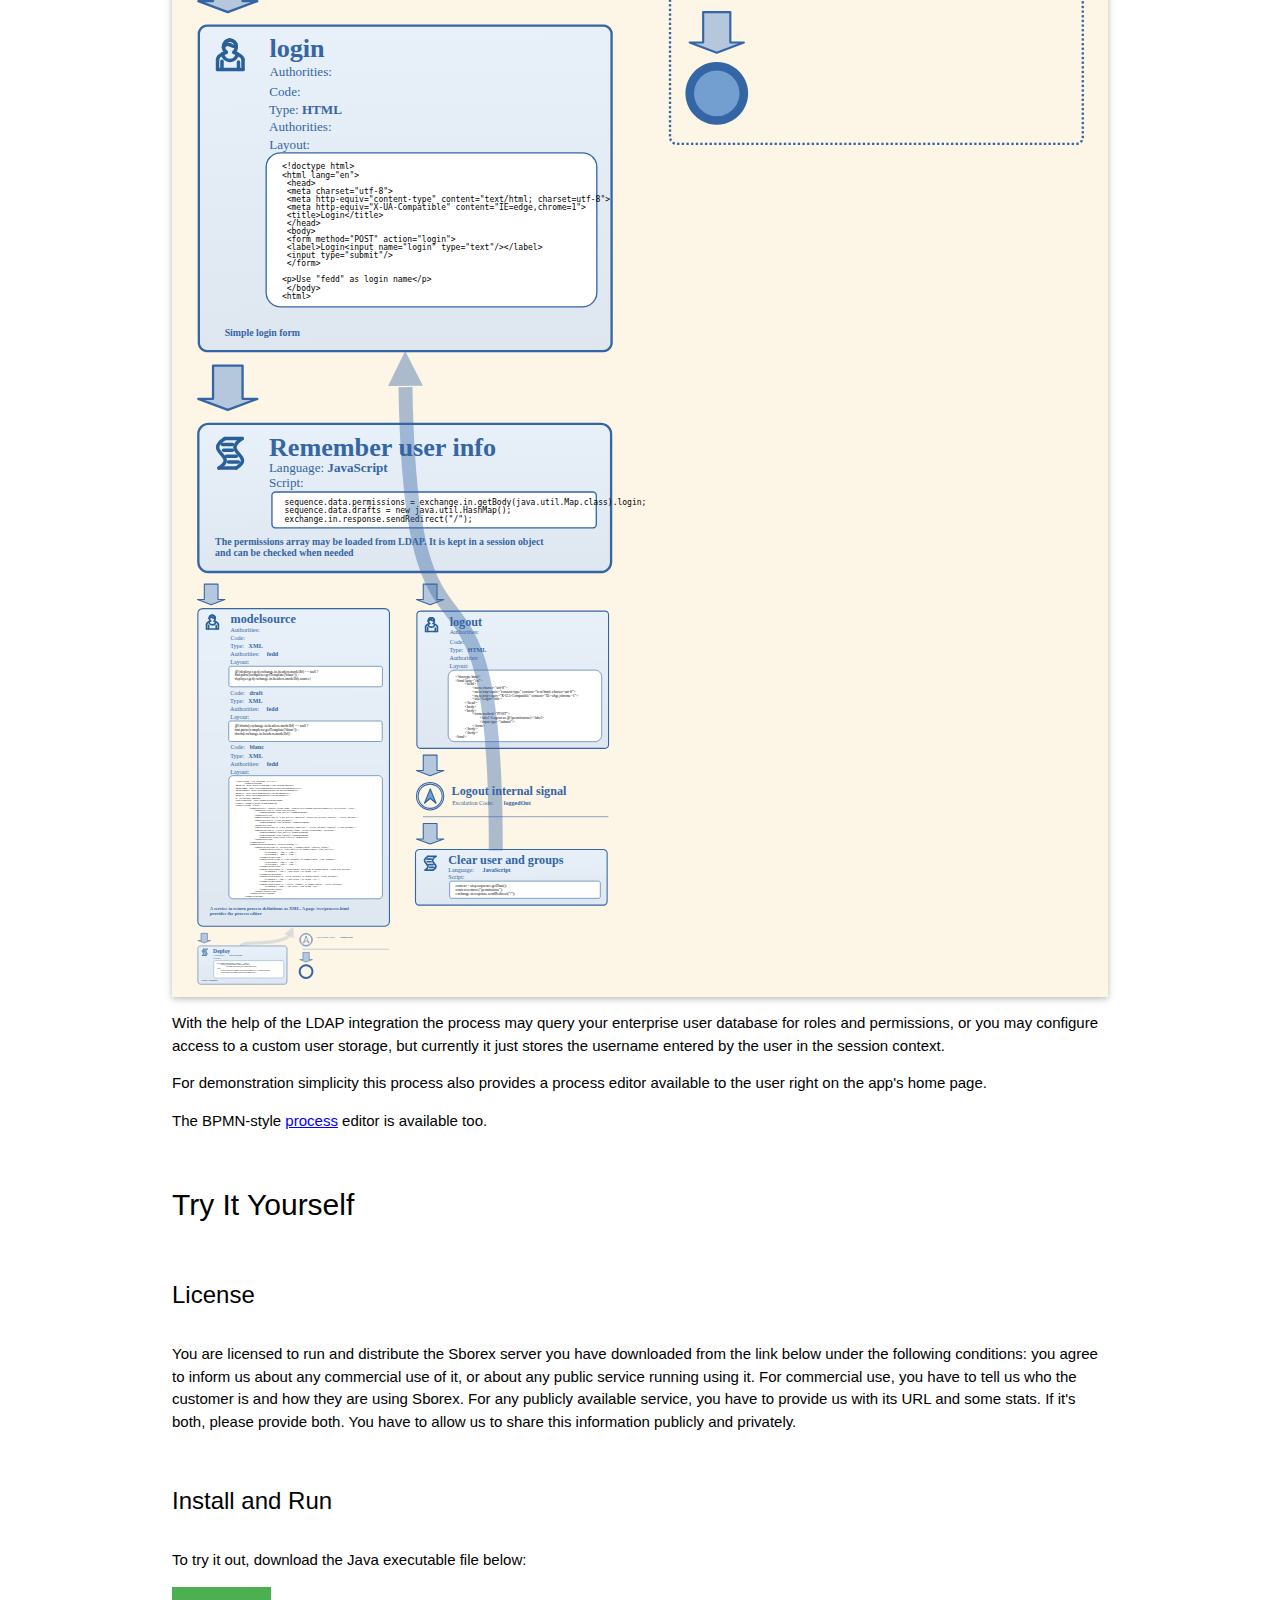
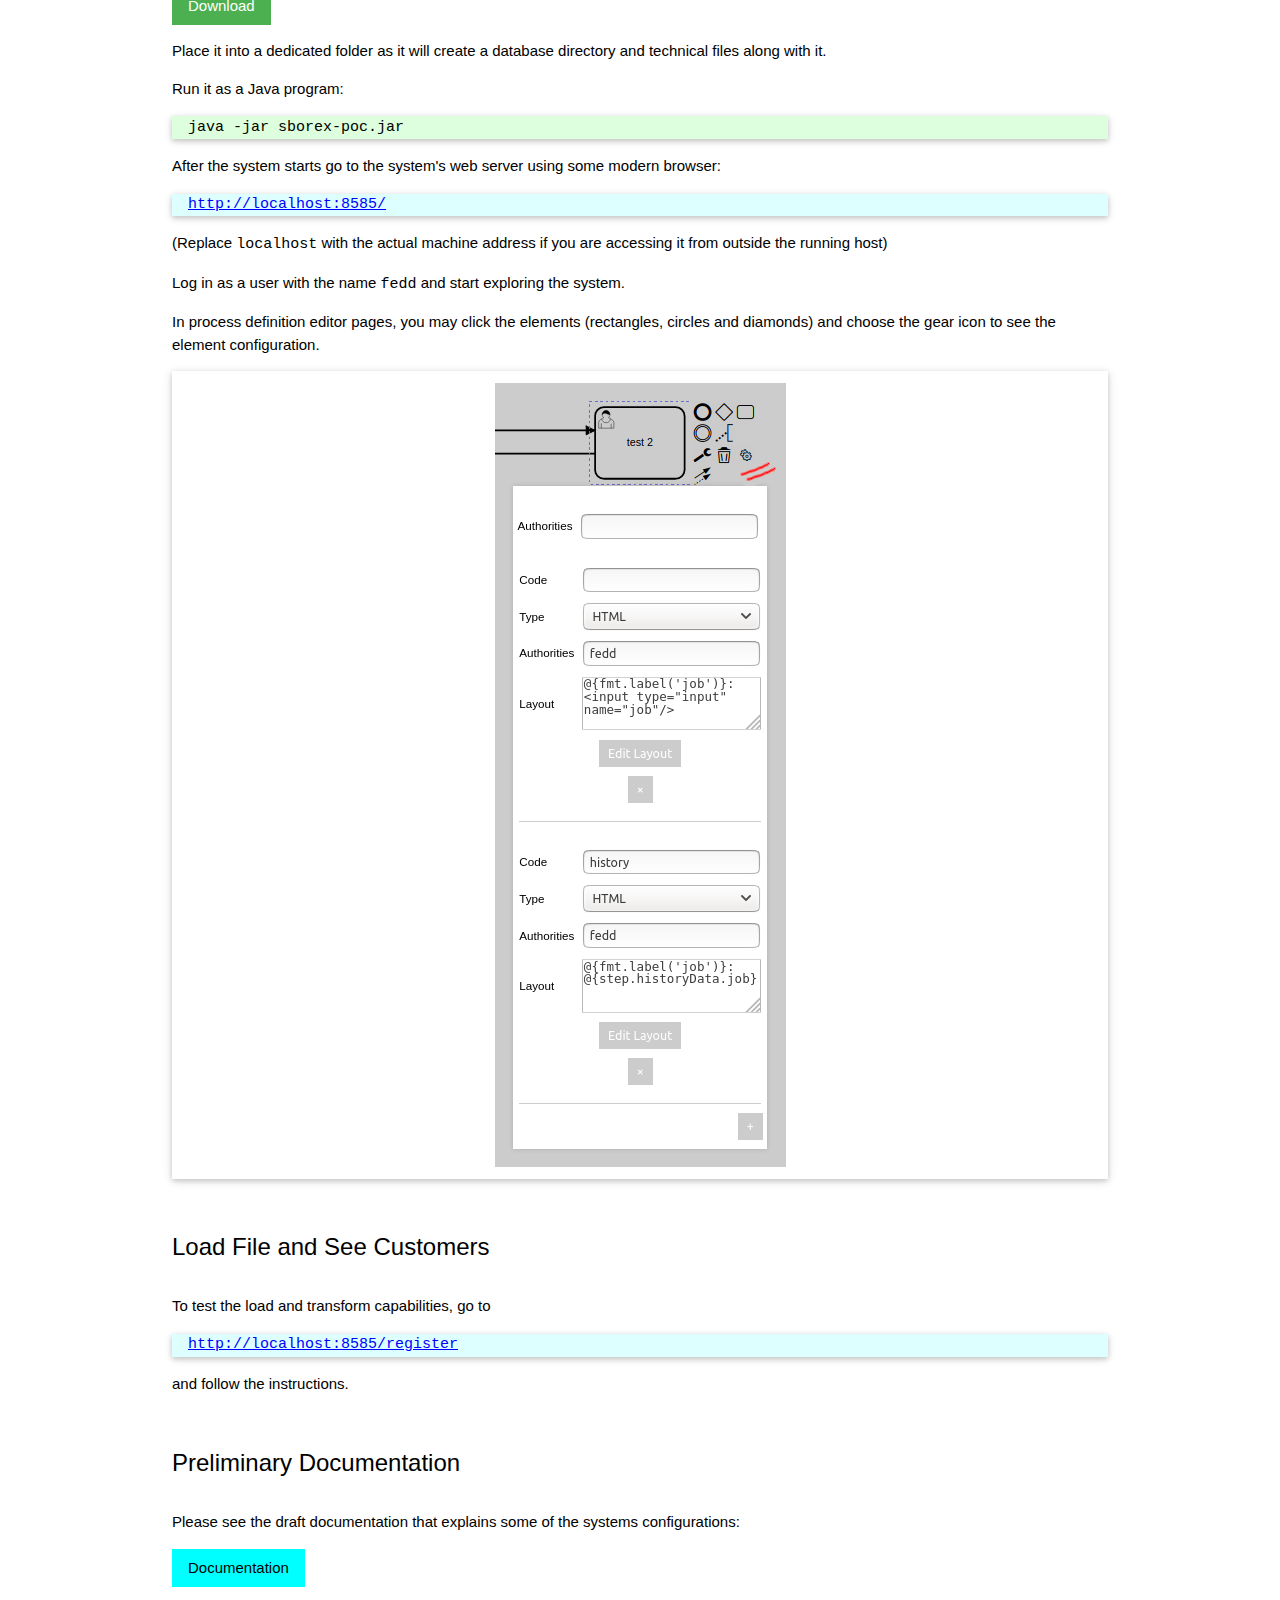
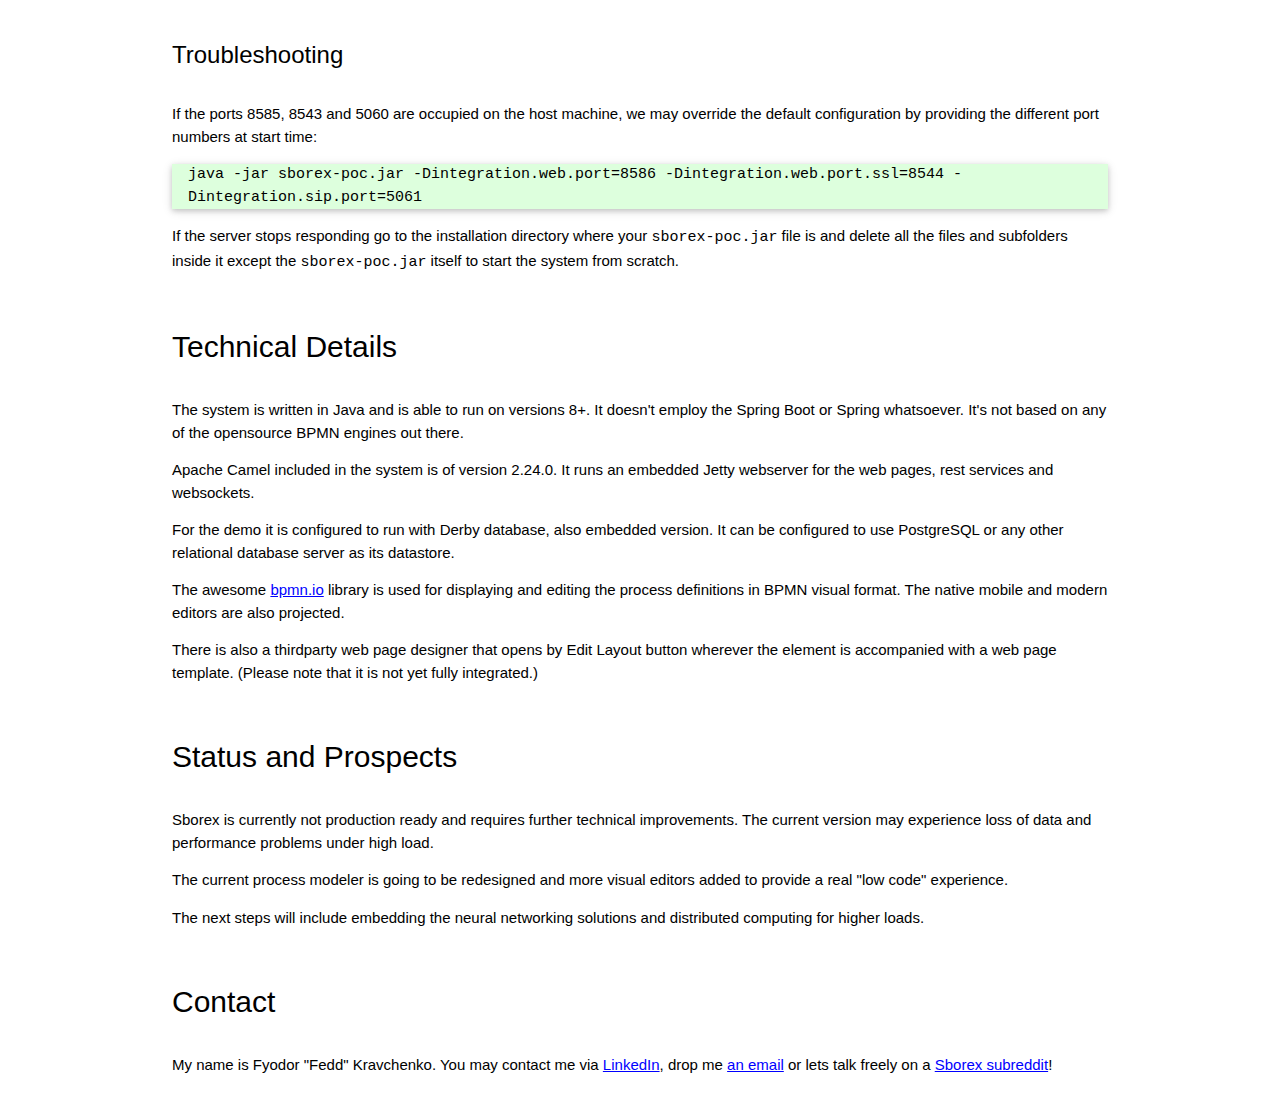
==== commit ec2e8536: "Update index.html" ====
--- a/poc/index.html
+++ b/poc/index.html
@@ -41,7 +41,7 @@
                 </p>
                 <p>
                     In a nutshell, Sborex is a visual flowchart 
-                    execution engine with extended web and integration capabilities.
+                    execution engine with extended real-time and integration capabilities.
                 </p>
 
                 <a class="w3-button w3-green" href="sborex-poc.jar">Download</a>
